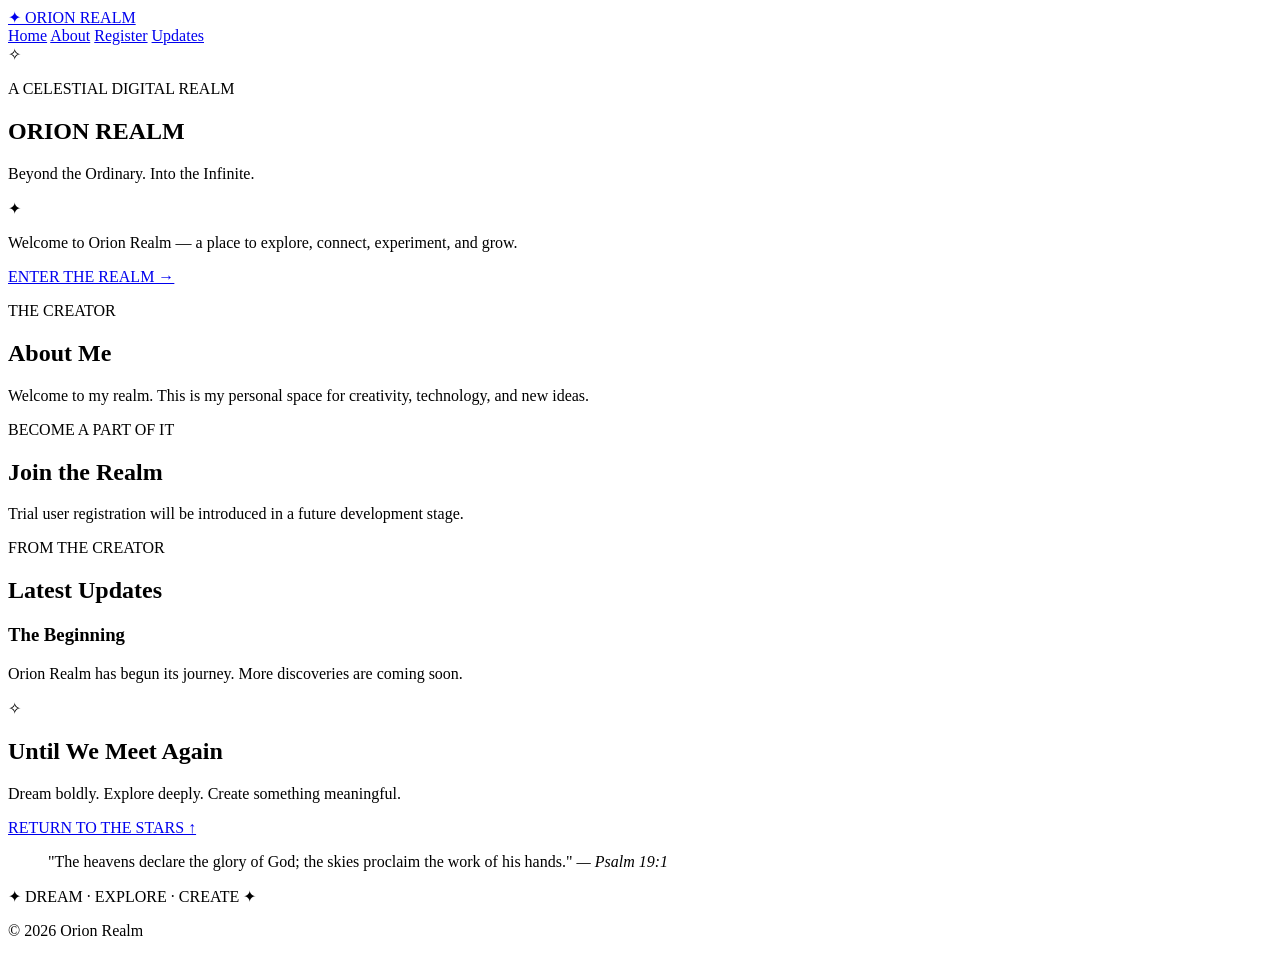
==== index.html @ e4823fe7 "Add files via upload" ====
<!DOCTYPE html>
<html lang="en">
<head>
    <meta charset="UTF-8">
    <meta name="viewport" content="width=device-width, initial-scale=1.0">

    <meta name="theme-color" content="#08090d">

    <meta name="description"
          content="Orion Realm — Beyond the Ordinary. Into the Infinite.">

    <title>Orion Realm | Beyond the Infinite</title>

    <link rel="stylesheet" href="styles/style.css">
</head>

<body>

    <header class="site-header">

        <a href="#home" class="logo">
            <span class="logo-symbol">✦</span>
            <span>ORION REALM</span>
        </a>

        <nav class="navigation">
            <a href="#home">Home</a>
            <a href="#about">About</a>
            <a href="#register">Register</a>
            <a href="#updates">Updates</a>
        </nav>

    </header>


    <main>

        <section class="hero" id="home">

            <div class="celestial-symbol">✧</div>

            <p class="eyebrow">
                A CELESTIAL DIGITAL REALM
            </p>

            <h1>ORION REALM</h1>

            <p class="tagline">
                Beyond the Ordinary. Into the Infinite.
            </p>

            <div class="divider">✦</div>

            <p class="intro">
                Welcome to Orion Realm — a place to explore,
                connect, experiment, and grow.
            </p>

            <a href="#about" class="primary-button">
                ENTER THE REALM →
            </a>

        </section>


        <section class="content-section" id="about">

            <p class="eyebrow">THE CREATOR</p>

            <h2>About Me</h2>

            <p>
                Welcome to my realm. This is my personal space
                for creativity, technology, and new ideas.
            </p>

        </section>


        <section class="content-section" id="register">

            <p class="eyebrow">BECOME A PART OF IT</p>

            <h2>Join the Realm</h2>

            <p>
                Trial user registration will be introduced
                in a future development stage.
            </p>

        </section>


        <section class="content-section" id="updates">

            <p class="eyebrow">FROM THE CREATOR</p>

            <h2>Latest Updates</h2>

            <article class="update-card">
                <h3>The Beginning</h3>

                <p>
                    Orion Realm has begun its journey.
                    More discoveries are coming soon.
                </p>
            </article>

        </section>


        <section class="final-section">

            <div class="celestial-symbol">✧</div>

            <h2>Until We Meet Again</h2>

            <p>
                Dream boldly. Explore deeply.
                Create something meaningful.
            </p>

            <a href="#home" class="primary-button">
                RETURN TO THE STARS ↑
            </a>

            <blockquote>
                "The heavens declare the glory of God;
                the skies proclaim the work of his hands."
                <cite>— Psalm 19:1</cite>
            </blockquote>

        </section>

    </main>


    <footer>
        <p>✦ DREAM · EXPLORE · CREATE ✦</p>
        <p>© <span id="year">2026</span> Orion Realm</p>
    </footer>


    <script src="scripts/main.js"></script>

</body>
</html>
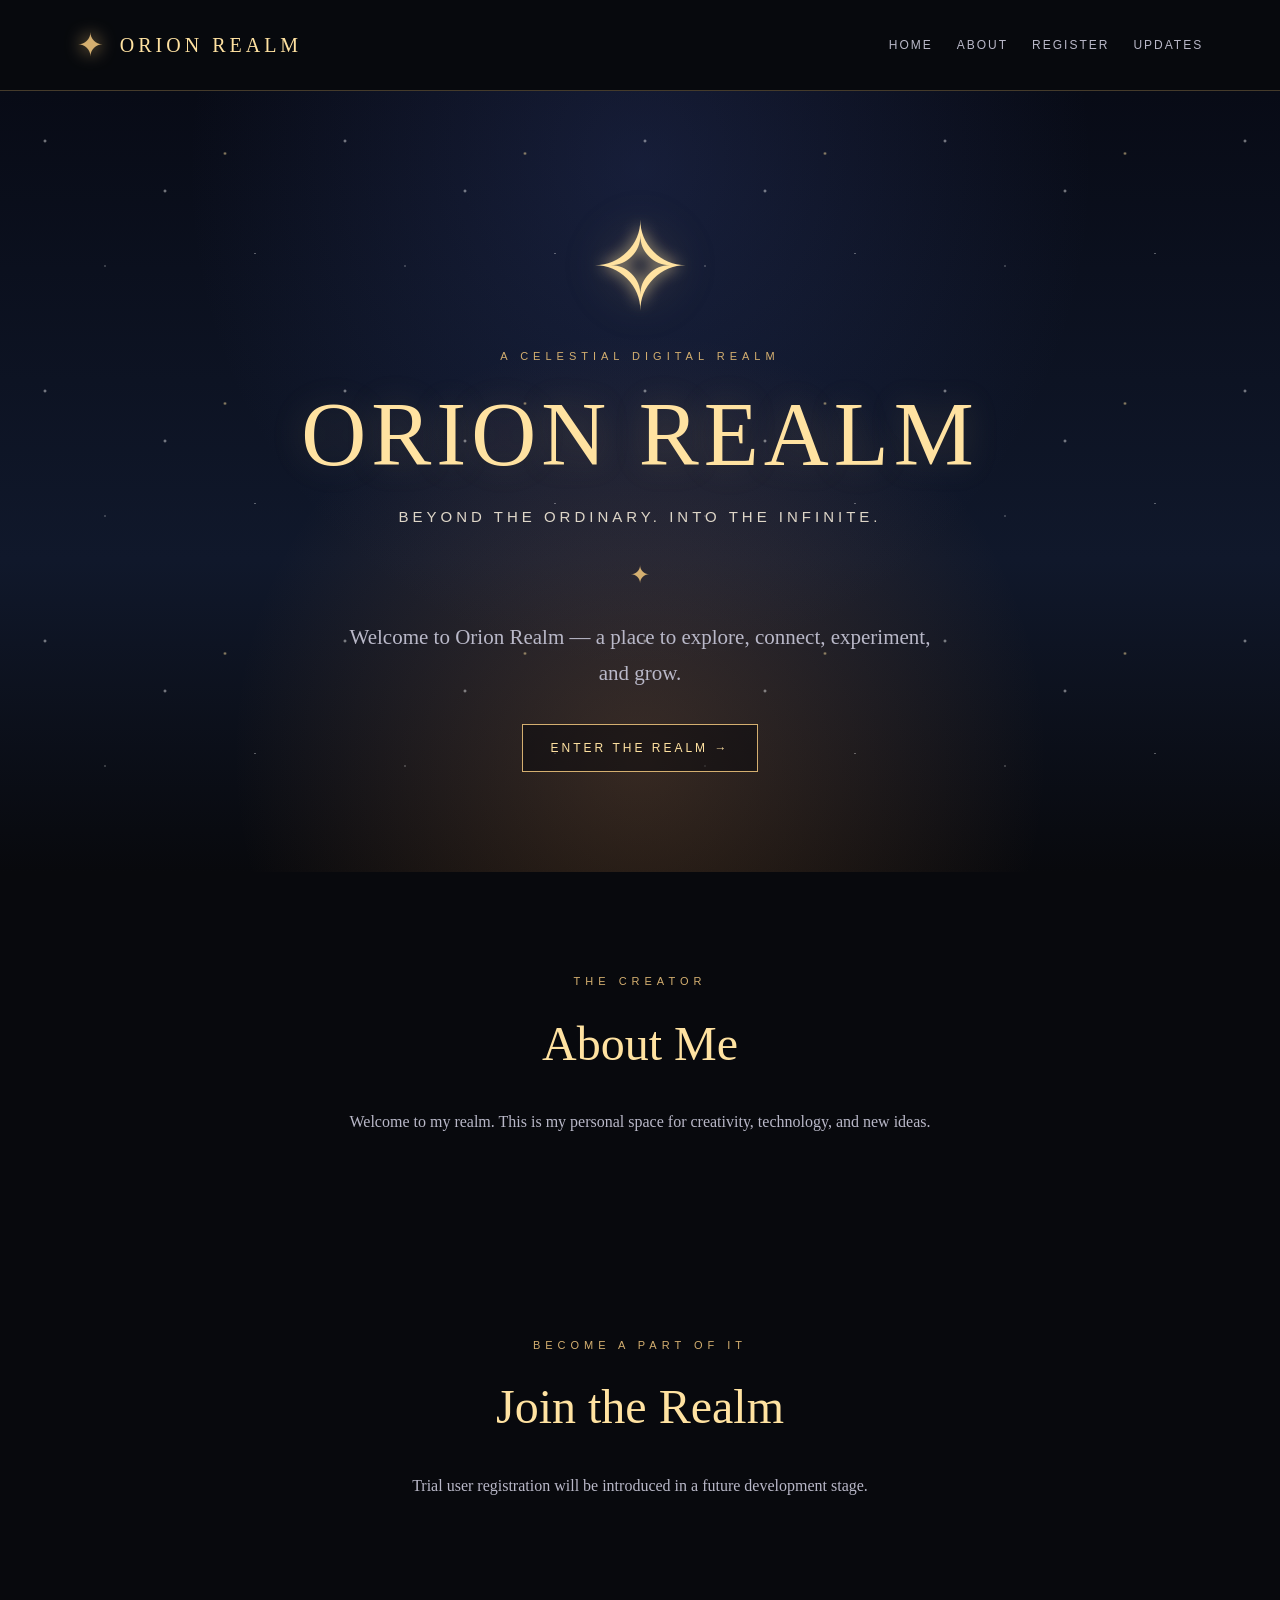
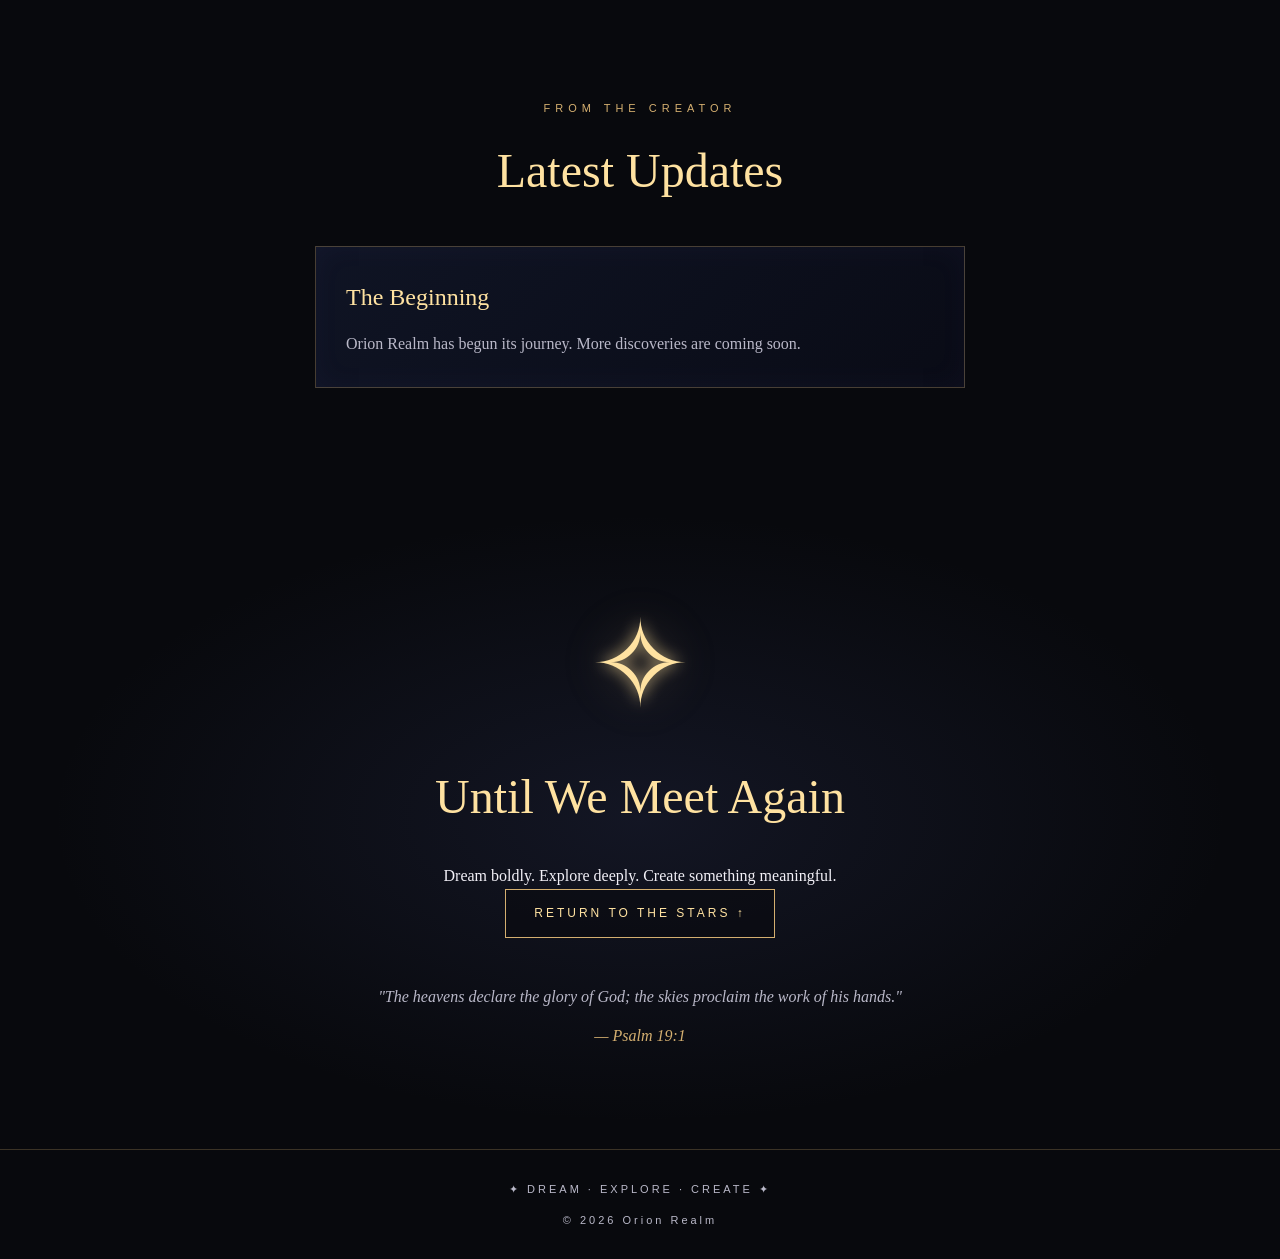
==== commit d9b4f994: "Update index.html" ====
--- a/index.html
+++ b/index.html
@@ -11,7 +11,7 @@
 
     <title>Orion Realm | Beyond the Infinite</title>
 
-    <link rel="stylesheet" href="styles/style.css">
+    <link rel="stylesheet" href="style.css">
 </head>
 
 <body>
@@ -144,4 +144,4 @@
     <script src="scripts/main.js"></script>
 
 </body>
-</html>+</html>
--- a/style.css
+++ b/style.css
@@ -0,0 +1,374 @@
+
+
+/* =================================
+   ORION REALM — DIVINE FUTURISM
+   ================================= */
+
+:root {
+    --background: #08090d;
+    --surface: #101525;
+    --gold: #d4af70;
+    --gold-light: #ffe2a1;
+    --violet: #9b8afb;
+    --text: #f2f0f7;
+    --muted: #b9b8c8;
+}
+
+* {
+    margin: 0;
+    padding: 0;
+    box-sizing: border-box;
+}
+
+html {
+    scroll-behavior: smooth;
+}
+
+body {
+    background: var(--background);
+    color: var(--text);
+    font-family: Georgia, "Times New Roman", serif;
+    line-height: 1.7;
+}
+
+/* NAVIGATION */
+
+.site-header {
+    min-height: 80px;
+    padding: 18px 6%;
+    display: flex;
+    align-items: center;
+    justify-content: space-between;
+    flex-wrap: wrap;
+    gap: 20px;
+
+    background: rgba(8, 9, 13, 0.94);
+    border-bottom: 1px solid rgba(212, 175, 112, 0.3);
+}
+
+.logo {
+    display: flex;
+    align-items: center;
+    gap: 12px;
+
+    color: var(--gold-light);
+    text-decoration: none;
+    letter-spacing: 4px;
+    font-size: 20px;
+}
+
+.logo-symbol {
+    color: var(--gold);
+    font-size: 32px;
+    text-shadow: 0 0 18px var(--gold);
+}
+
+.navigation {
+    display: flex;
+    flex-wrap: wrap;
+    gap: 24px;
+}
+
+.navigation a {
+    color: var(--muted);
+    text-decoration: none;
+    font-family: Arial, sans-serif;
+    font-size: 12px;
+    letter-spacing: 2px;
+    text-transform: uppercase;
+    transition: color 0.3s;
+}
+
+.navigation a:hover {
+    color: var(--gold-light);
+}
+
+/* WELCOME PAGE */
+
+.hero {
+    min-height: 85vh;
+    padding: 100px 20px;
+
+    display: flex;
+    flex-direction: column;
+    align-items: center;
+    justify-content: center;
+    text-align: center;
+
+    position: relative;
+    overflow: hidden;
+
+    background:
+        radial-gradient(
+            ellipse at 50% 85%,
+            rgba(212, 139, 75, 0.22),
+            transparent 45%
+        ),
+        radial-gradient(
+            ellipse at 50% 10%,
+            rgba(70, 90, 170, 0.22),
+            transparent 50%
+        ),
+        linear-gradient(
+            180deg,
+            #080b16,
+            #10182b 60%,
+            #08090d
+        );
+}
+
+.hero::before {
+    content: "";
+    position: absolute;
+    inset: 0;
+    pointer-events: none;
+
+    background-image:
+        radial-gradient(2px 2px at 15% 20%, white, transparent),
+        radial-gradient(1px 1px at 35% 70%, white, transparent),
+        radial-gradient(2px 2px at 75% 25%, #ffe2a1, transparent),
+        radial-gradient(1px 1px at 85% 65%, white, transparent),
+        radial-gradient(2px 2px at 55% 40%, white, transparent);
+
+    background-size: 300px 250px;
+    opacity: 0.65;
+}
+
+.hero > * {
+    position: relative;
+}
+
+.celestial-symbol {
+    font-size: clamp(70px, 12vw, 120px);
+    color: var(--gold-light);
+    line-height: 1.3;
+
+    text-shadow:
+        0 0 15px rgba(255, 226, 161, 0.8),
+        0 0 50px rgba(212, 175, 112, 0.4);
+
+    animation: celestial-glow 4s ease-in-out infinite;
+}
+
+.eyebrow {
+    color: var(--gold);
+    font-family: Arial, sans-serif;
+    font-size: 11px;
+    letter-spacing: 5px;
+    text-transform: uppercase;
+}
+
+h1 {
+    margin: 15px 0;
+
+    color: var(--gold-light);
+    font-size: clamp(38px, 8vw, 90px);
+    font-weight: normal;
+    letter-spacing: 5px;
+    line-height: 1.2;
+
+    text-shadow: 0 0 35px rgba(212, 175, 112, 0.2);
+}
+
+.tagline {
+    color: #ded6c8;
+    font-family: Arial, sans-serif;
+    font-size: clamp(11px, 2vw, 15px);
+    letter-spacing: 4px;
+    text-transform: uppercase;
+}
+
+.divider {
+    margin: 25px 0;
+    color: var(--gold);
+    font-size: 24px;
+}
+
+.intro {
+    max-width: 600px;
+    margin-bottom: 32px;
+
+    color: var(--muted);
+    font-size: clamp(16px, 2vw, 21px);
+}
+
+/* BUTTONS */
+
+.primary-button {
+    display: inline-block;
+    padding: 13px 28px;
+
+    border: 1px solid var(--gold);
+    color: var(--gold-light);
+    background: rgba(8, 9, 13, 0.5);
+
+    text-decoration: none;
+    font-family: Arial, sans-serif;
+    font-size: 12px;
+    letter-spacing: 3px;
+
+    transition: all 0.3s ease;
+}
+
+.primary-button:hover {
+    background: rgba(212, 175, 112, 0.14);
+    box-shadow: 0 0 25px rgba(212, 175, 112, 0.2);
+    transform: translateY(-3px);
+}
+
+/* CONTENT SECTIONS */
+
+.content-section {
+    max-width: 1000px;
+    margin: auto;
+    padding: 100px 24px;
+    text-align: center;
+}
+
+h2 {
+    margin: 12px 0 24px;
+    color: var(--gold-light);
+    font-size: clamp(30px, 5vw, 48px);
+    font-weight: normal;
+}
+
+.content-section > p:not(.eyebrow) {
+    max-width: 700px;
+    margin: 0 auto;
+    color: var(--muted);
+}
+
+.update-card {
+    max-width: 650px;
+    margin: 35px auto 0;
+    padding: 30px;
+
+    text-align: left;
+    background: linear-gradient(
+        135deg,
+        rgba(16, 21, 37, 0.95),
+        rgba(10, 12, 22, 0.95)
+    );
+
+    border: 1px solid rgba(212, 175, 112, 0.3);
+    box-shadow: inset 0 0 30px rgba(155, 138, 251, 0.04);
+}
+
+.update-card h3 {
+    margin-bottom: 12px;
+    color: var(--gold-light);
+    font-size: 24px;
+    font-weight: normal;
+}
+
+.update-card p {
+    color: var(--muted);
+}
+
+/* FINAL GREETING */
+
+.final-section {
+    padding: 100px 24px;
+    text-align: center;
+
+    background: radial-gradient(
+        ellipse at center,
+        rgba(70, 80, 140, 0.18),
+        transparent 65%
+    );
+}
+
+.final-section blockquote {
+    max-width: 600px;
+    margin: 45px auto 0;
+    color: var(--muted);
+    font-style: italic;
+}
+
+.final-section cite {
+    display: block;
+    margin-top: 12px;
+    color: var(--gold);
+}
+
+/* FOOTER */
+
+footer {
+    padding: 30px 15px;
+    text-align: center;
+
+    border-top: 1px solid rgba(212, 175, 112, 0.25);
+    color: var(--muted);
+
+    font-family: Arial, sans-serif;
+    font-size: 11px;
+    letter-spacing: 3px;
+}
+
+footer p + p {
+    margin-top: 12px;
+}
+
+/* ANIMATION */
+
+@keyframes celestial-glow {
+    0%, 100% {
+        opacity: 0.85;
+        transform: scale(1);
+    }
+
+    50% {
+        opacity: 1;
+        transform: scale(1.05);
+    }
+}
+
+/* TABLET AND MOBILE */
+
+@media (max-width: 700px) {
+    .site-header {
+        justify-content: center;
+        text-align: center;
+    }
+
+    .navigation {
+        justify-content: center;
+        gap: 15px;
+    }
+
+    .navigation a {
+        font-size: 10px;
+        letter-spacing: 1px;
+    }
+
+    .hero {
+        min-height: 75vh;
+        padding: 70px 20px;
+    }
+
+    h1 {
+        letter-spacing: 2px;
+    }
+
+    .tagline {
+        letter-spacing: 2px;
+        line-height: 1.8;
+    }
+
+    .content-section,
+    .final-section {
+        padding: 70px 20px;
+    }
+}
+
+/* ACCESSIBILITY */
+
+@media (prefers-reduced-motion: reduce) {
+    *,
+    *::before,
+    *::after {
+        scroll-behavior: auto !important;
+        animation: none !important;
+        transition: none !important;
+    }
+}
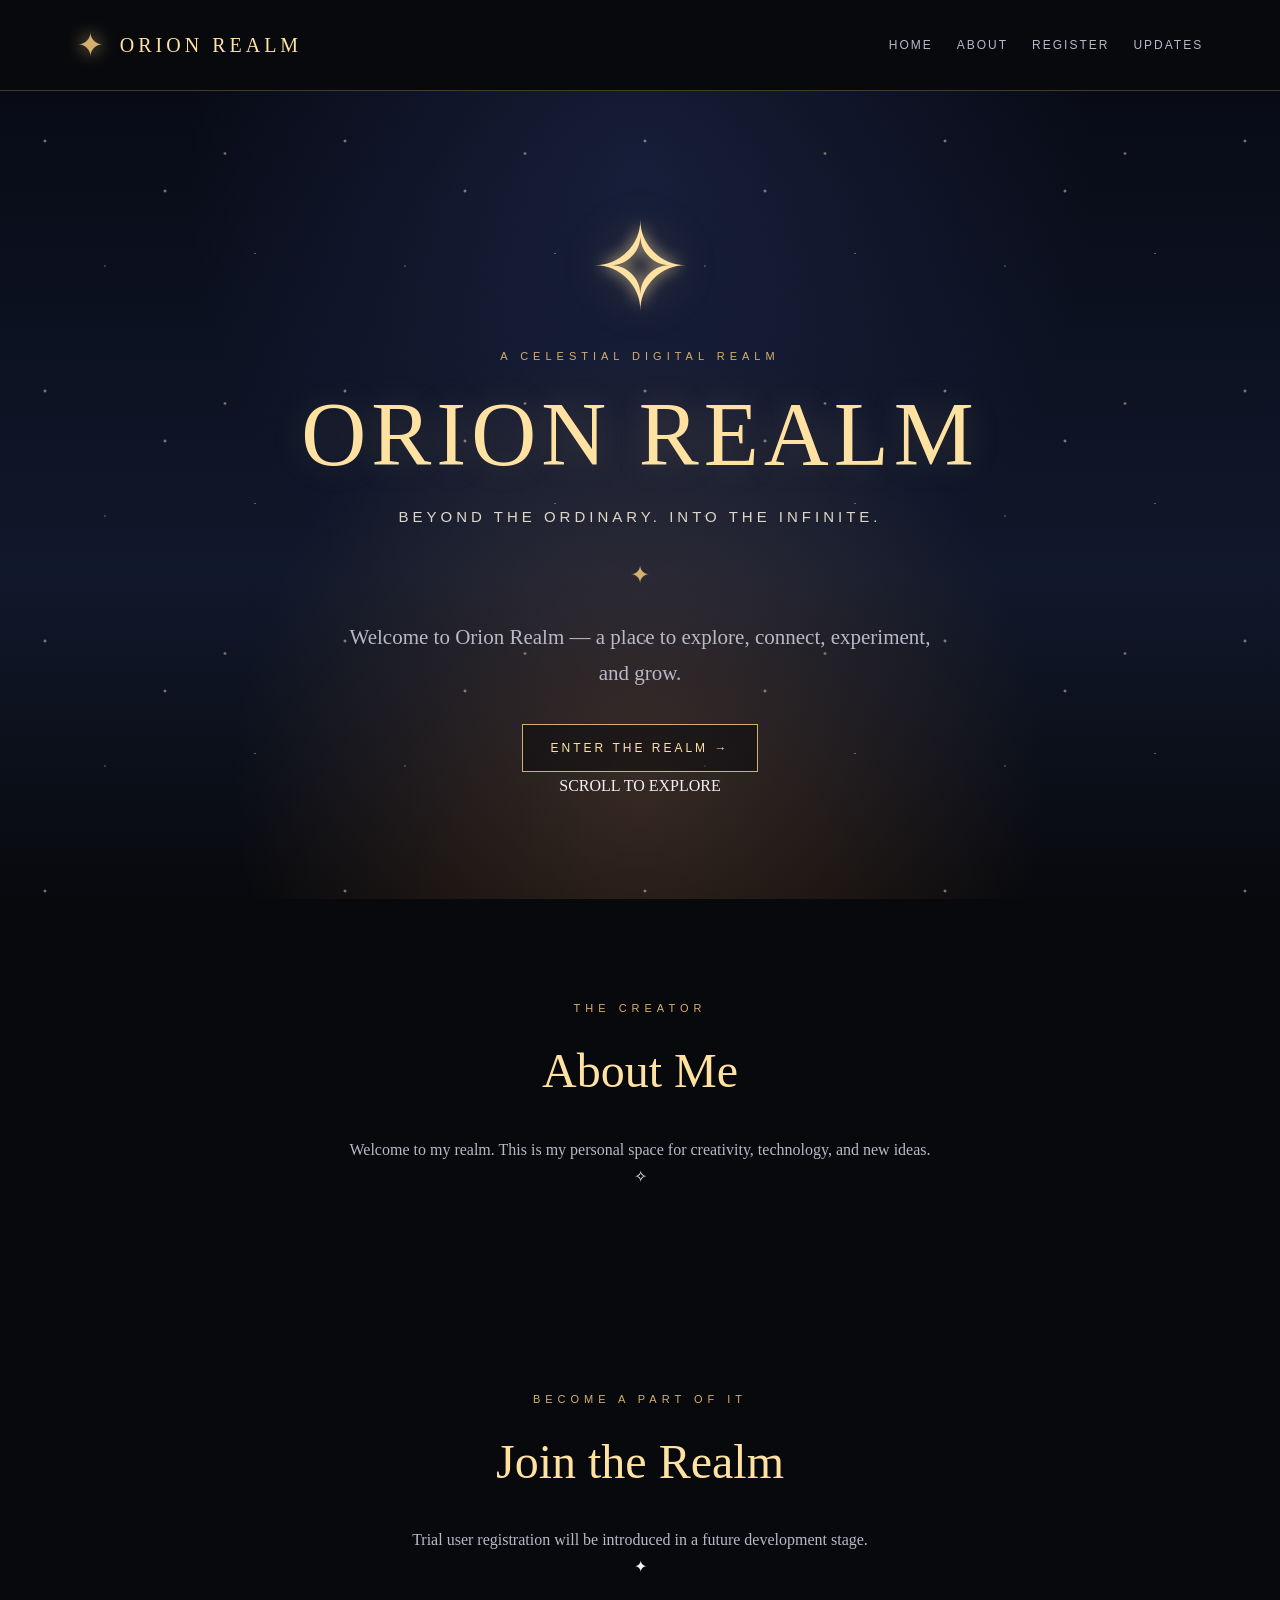
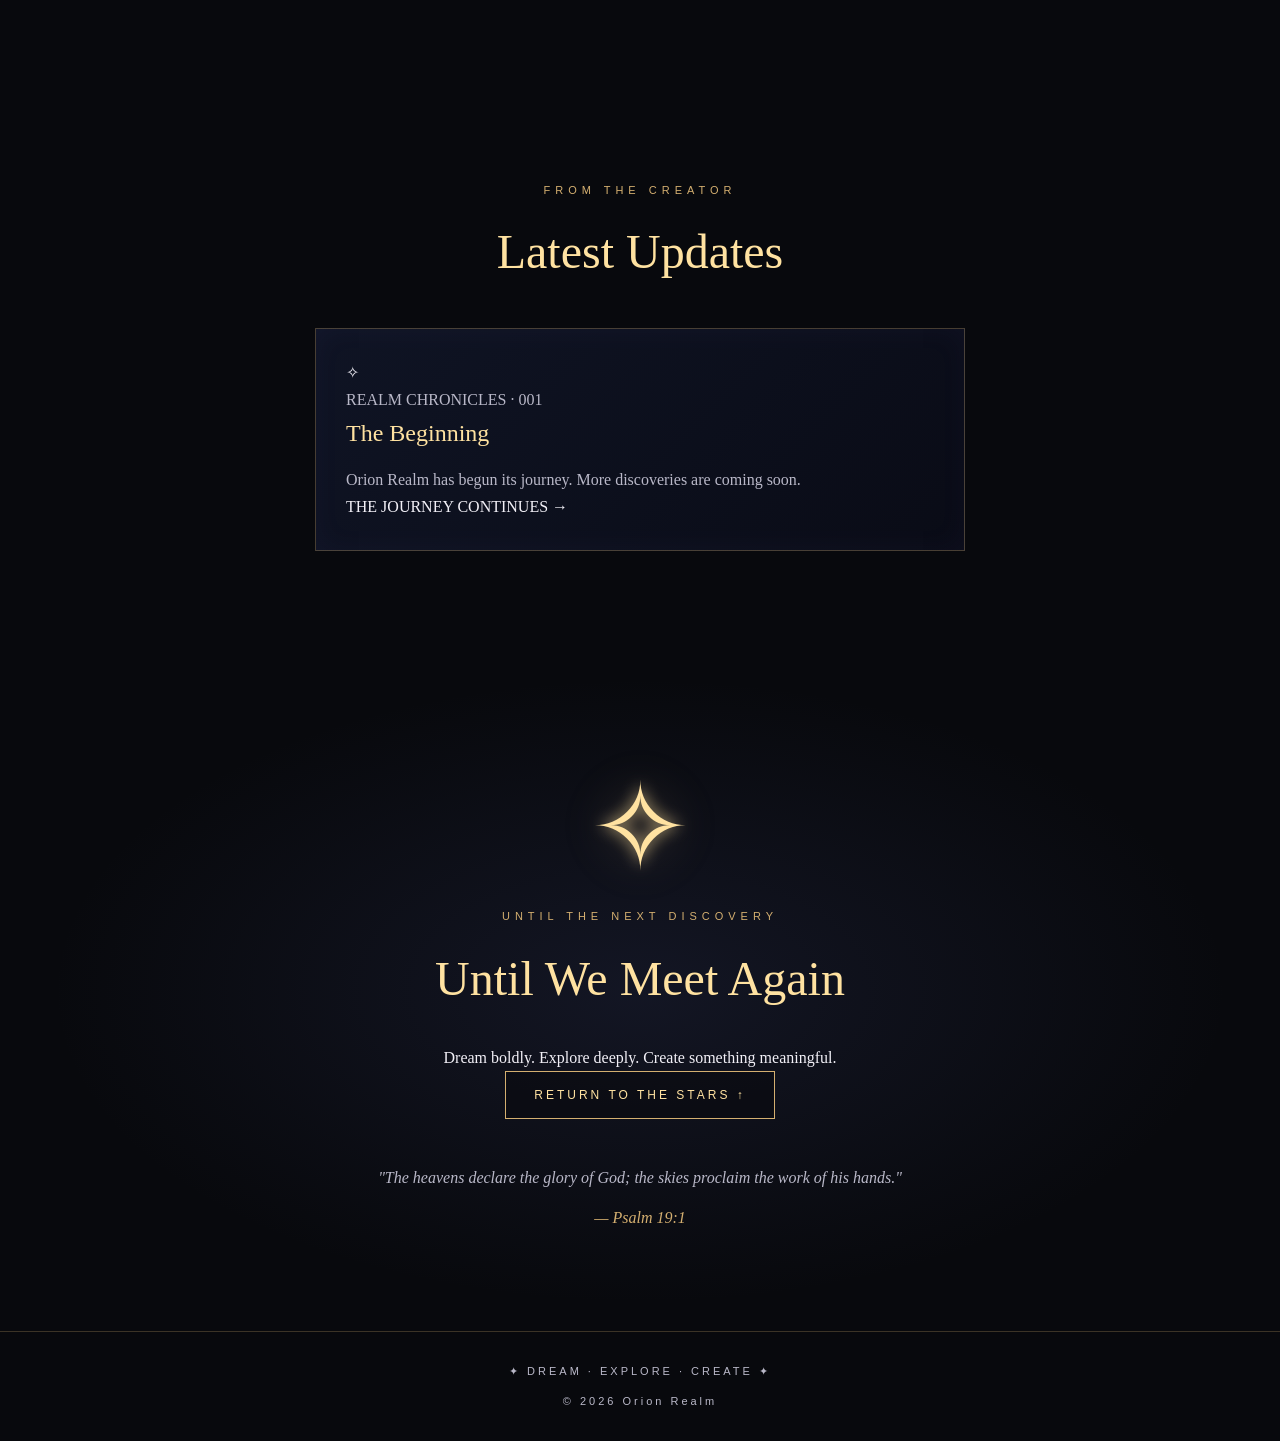
==== commit b68aaf8e: "Update index.html" ====
--- a/index.html
+++ b/index.html
@@ -5,13 +5,13 @@
     <meta name="viewport" content="width=device-width, initial-scale=1.0">
 
     <meta name="theme-color" content="#08090d">
-
     <meta name="description"
           content="Orion Realm — Beyond the Ordinary. Into the Infinite.">
 
     <title>Orion Realm | Beyond the Infinite</title>
 
     <link rel="stylesheet" href="style.css">
+    <script src="scripts/main.js" defer></script>
 </head>
 
 <body>
@@ -23,7 +23,7 @@
             <span>ORION REALM</span>
         </a>
 
-        <nav class="navigation">
+        <nav class="navigation" aria-label="Main navigation">
             <a href="#home">Home</a>
             <a href="#about">About</a>
             <a href="#register">Register</a>
@@ -32,16 +32,15 @@
 
     </header>
 
+    <main>
 
-    <main>
+        <!-- HERO -->
 
         <section class="hero" id="home">
 
-            <div class="celestial-symbol">✧</div>
+            <div class="celestial-symbol" aria-hidden="true">✧</div>
 
-            <p class="eyebrow">
-                A CELESTIAL DIGITAL REALM
-            </p>
+            <p class="eyebrow">A CELESTIAL DIGITAL REALM</p>
 
             <h1>ORION REALM</h1>
 
@@ -49,7 +48,7 @@
                 Beyond the Ordinary. Into the Infinite.
             </p>
 
-            <div class="divider">✦</div>
+            <div class="divider" aria-hidden="true">✦</div>
 
             <p class="intro">
                 Welcome to Orion Realm — a place to explore,
@@ -60,8 +59,15 @@
                 ENTER THE REALM →
             </a>
 
+            <div class="scroll-hint" aria-hidden="true">
+                <span></span>
+                <p>SCROLL TO EXPLORE</p>
+            </div>
+
         </section>
 
+
+        <!-- ABOUT -->
 
         <section class="content-section" id="about">
 
@@ -74,8 +80,12 @@
                 for creativity, technology, and new ideas.
             </p>
 
+            <div class="section-symbol" aria-hidden="true">✧</div>
+
         </section>
 
+
+        <!-- REGISTER -->
 
         <section class="content-section" id="register">
 
@@ -88,8 +98,12 @@
                 in a future development stage.
             </p>
 
+            <div class="section-symbol" aria-hidden="true">✦</div>
+
         </section>
 
+
+        <!-- UPDATES -->
 
         <section class="content-section" id="updates">
 
@@ -98,24 +112,39 @@
             <h2>Latest Updates</h2>
 
             <article class="update-card">
+
+                <div class="update-icon" aria-hidden="true">✧</div>
+
+                <p class="update-label">REALM CHRONICLES · 001</p>
+
                 <h3>The Beginning</h3>
 
                 <p>
                     Orion Realm has begun its journey.
                     More discoveries are coming soon.
                 </p>
+
+                <div class="card-bottom">
+                    <span>THE JOURNEY CONTINUES</span>
+                    <span aria-hidden="true">→</span>
+                </div>
+
             </article>
 
         </section>
 
 
+        <!-- FINAL GREETING -->
+
         <section class="final-section">
 
-            <div class="celestial-symbol">✧</div>
+            <div class="celestial-symbol" aria-hidden="true">✧</div>
+
+            <p class="eyebrow">UNTIL THE NEXT DISCOVERY</p>
 
             <h2>Until We Meet Again</h2>
 
-            <p>
+            <p class="final-message">
                 Dream boldly. Explore deeply.
                 Create something meaningful.
             </p>
@@ -135,13 +164,17 @@
     </main>
 
 
+    <!-- FOOTER -->
+
     <footer>
-        <p>✦ DREAM · EXPLORE · CREATE ✦</p>
+
+        <p class="footer-motto">
+            ✦ DREAM · EXPLORE · CREATE ✦
+        </p>
+
         <p>© <span id="year">2026</span> Orion Realm</p>
+
     </footer>
-
-
-    <script src="scripts/main.js"></script>
 
 </body>
 </html>
